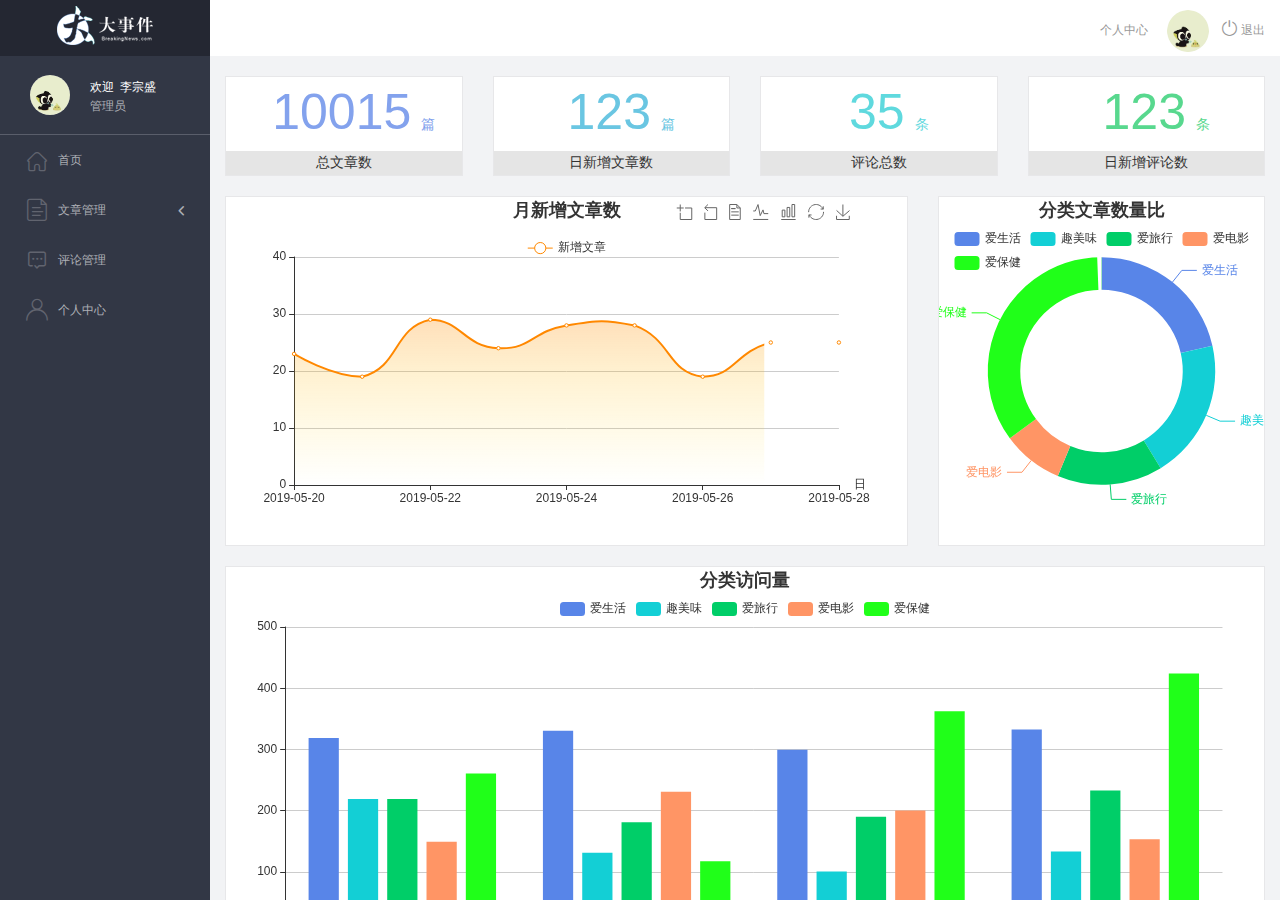
==== admin/index.html @ a183cc77 "完成了首页功能" ====
<!DOCTYPE html>
<html lang="en">

<head>
    <meta charset="UTF-8">
    <meta name="viewport" content="width=device-width, initial-scale=1.0">
    <meta http-equiv="X-UA-Compatible" content="ie=edge">
    <title>大事件-后台首页</title>
    <link rel="stylesheet" href="./libs/bootstrap/css/bootstrap.min.css">
    <link rel="stylesheet" href="css/reset.css">
    <link rel="stylesheet" href="css/iconfont.css">
    <link rel="stylesheet" href="css/main.css">
    <script src="./libs/jquery-1.12.4.min.js"></script>
    <!-- 导入bootstrap的js文件 -->
    <script src="./libs/bootstrap/js/bootstrap.min.js"></script>
</head>

<body>
    <div class="sider">
        <a href="#" class="logo"><img src="images/logo02.png" alt="logo"></a>
        <div class="user_info">
            <img src="images/2.jpg" alt="person">
            <span>欢迎&nbsp;&nbsp;李宗盛</span>
            <b>管理员</b>
        </div>
        <!-- 左侧导航栏 -->
        <div class="menu">
            <div class="level01 active"><a href="./main_count.html" target="main_frame"><i
                        class="iconfont icon-yidiandiantubiao04"></i><span>首页</span></a></div>
            <div class="level01"><a href="#"><i class="iconfont icon-icon-article"></i><span>文章管理</span><b
                        class="iconfont icon-arrowdownl"></b></a></div>
            <ul class="level02">
                <li><a href="article_list.html" target="main_frame"><i class="iconfont icon-previewright"></i><span>文章列表</span></a></li>
                <li><a href="article_edit.html" target="main_frame"><i class="iconfont icon-previewright"></i><span>发表文章</span></a></li>
                <li><a href="article_category.html" target="main_frame"><i class="iconfont icon-previewright"></i><span>文章类别管理</span></a>
                </li>
            </ul>

            <div class="level01"><a href="comment_list.html" target="main_frame"><i
                        class="iconfont icon-comment"></i><span>评论管理</span></a></div>
            <div class="level01" id="user"><a href="user.html" target="main_frame"><i
                        class="iconfont icon-user"></i><span>个人中心</span></a></div>
        </div>
        <!-- 顶部栏 -->
        <div class="header_bar">
            <div class="user_center_link">
                <a href="./user.html" target="main_frame">个人中心</a>
                <img src="images/2.jpg" alt="person">
                <a href="javascript:void(0)" class="logout"><i class="iconfont icon-tuichu"></i> 退出</a>
            </div>
        </div>
        <!-- 右侧主体内容 -->
        <div class="main" id="main_body">
            <iframe src="main_count.html" name="main_frame" frameborder="0"></iframe>
        </div>
    </div>
</body>
<script>
    $(function() {
        $(".level01:eq(1)").click(function() {
            $(this).next(".level02").slideToggle();
        })
    })
    $('.level01').addClass('active').siblings().removeClass('active');
</script>

</html>
---- admin/css/iconfont.css ----
@font-face {font-family: "iconfont";
  src: url('../fonts/iconfont.eot?t=1558003957214'); /* IE9 */
  src: url('../fonts/iconfont.eot?t=1558003957214#iefix') format('embedded-opentype'), /* IE6-IE8 */
  url('[data-uri]') format('woff2'),
  url('../fonts/iconfont.woff?t=1558003957214') format('woff'),
  url('../fonts/iconfont.ttf?t=1558003957214') format('truetype'), /* chrome, firefox, opera, Safari, Android, iOS 4.2+ */
  url('../fonts/iconfont.svg?t=1558003957214#iconfont') format('svg'); /* iOS 4.1- */
}

.iconfont {
  font-family: "iconfont" !important;
  font-size: 16px;
  font-style: normal;
  -webkit-font-smoothing: antialiased;
  -moz-osx-font-smoothing: grayscale;
}

.icon-yidiandiantubiao04:before {
  content: "\e607";
}

.icon-arrowdownl:before {
  content: "\e6a3";
}

.icon-key:before {
  content: "\e68b";
}

.icon-tuichu:before {
  content: "\e622";
}

.icon-previewright:before {
  content: "\e75c";
}

.icon-system:before {
  content: "\e6a6";
}

.icon-icondate:before {
  content: "\e609";
}

.icon-search:before {
  content: "\e656";
}

.icon-system1:before {
  content: "\e608";
}

.icon-user:before {
  content: "\e645";
}

.icon-comment:before {
  content: "\e60a";
}

.icon-icon-article:before {
  content: "\e601";
}
---- admin/css/main.css ----
body {
    font-family: 'MicroSoft YaHei';
    background-color: #f2f3f5;
}

.main_wrap {
    position: fixed;
    width: 100%;
    height: 100%;
    left: 0px;
    top: 0px;
    background: url('../images/login_bg.jpg');
    background-size: 100% 100%;
}

.header {
    width: 1200px;
    overflow: hidden;
    margin: 20px auto 0;
}

.heade .logo {
    float: left;
}

.header .copyright {
    float: right;
    font-size: 12px;
    color: #fff;
    text-align: right;
    line-height: 20px;
    margin-top: 10px;
}

.login_form_con {
    position: absolute;
    left: 50%;
    top: 50%;
    margin-left: -200px;
    margin-top: -155px;
    width: 400px;
    height: 310px;
    background-color: #edeff0;
}

.login_form {
    position: relative;
}

.login_form .icon-user {
    position: absolute;
    font-size: 16px;
    color: #999;
    left: 46px;
    top: 12px;
}

.login_form .icon-key {
    position: absolute;
    font-size: 18px;
    color: #999;
    left: 46px;
    top: 78px;
}

.login_title {
    height: 60px;
    background: url('../images/login_title.png') center center no-repeat #fff;
}

.input_txt,
.input_pass,
.input_sub {
    display: block;
    width: 334px;
    height: 37px;
    padding: 0px;
    text-indent: 40px;
    border: 1px solid #ddd;
    margin: 27px auto 0;
    outline: none;
}

.input_sub {
    margin-top: 40px;
    height: 42px;
    background-color: #19b9e7;
    text-indent: 0px;
    font-size: 18px;
    color: #fff;
    cursor: pointer;
}

.input_sub:hover {
    background-color: #08a0cc;
}

.sider {
    position: fixed;
    left: 0;
    top: 0;
    bottom: 0;
    width: 210px;
    background-color: #323745;
}

.sider .logo {
    display: block;
    height: 56px;
    background-color: #242732;
    overflow: hidden;
}

.sider .logo img {
    display: block;
    margin: 6px auto 0;
}

.user_info {
    height: 79px;
    border-bottom: 1px solid #5a5e6b;
}

.user_info img {
    float: left;
    width: 40px;
    height: 40px;
    border-radius: 20px;
    margin: 19px 0 0 30px;
}

.user_info span {
    float: left;
    width: 120px;
    font-size: 12px;
    color: #fff;
    margin: 23px 0 0 20px;
}

.user_info b {
    float: left;
    width: 120px;
    font-weight: normal;
    font-size: 12px;
    color: #adafb5;
    margin: 2px 0 0 20px;
}

.menu .level01 {
    height: 50px;
    line-height: 50px;
}

.menu .level01 a {
    display: block;
    height: 50px;
    font-size: 12px;
    color: #adafb5;
    overflow: hidden;
}

.menu .level01.active a {
    background-color: #1378f0;
    color: #fff;
}

.menu .level01.active i {
    color: #fff;
}

.menu .level01 a:hover {
    background-color: #1378f0;
    color: #fff;
}

.menu .level01 a:hover i {
    color: #fff;
}

.menu .level01 i {
    color: #61646f;
    font-size: 22px;
    float: left;
    margin-left: 26px;
}

.menu .level01 span {
    float: left;
    margin-left: 10px;
}

.menu .level01 b {
    float: right;
    margin-right: 20px;
    font-weight: normal;
    transform: rotate(90deg);
    transition: all 500ms ease;
}

.menu .level01 .rotate0 {
    transform: rotate(0deg);
}

.menu .level02 {
    background: #242732;
    display: none;
}

.menu .level02 li {
    height: 40px;
    line-height: 40px;
}

.menu .level02 li a {
    display: block;
    height: 40px;
    font-size: 12px;
    color: #adafb5;
    overflow: hidden;
}

.menu .level02 li a:hover {
    background-color: #1378f0;
    color: #fff;
}

.menu .level02 li i {
    font-size: 12px;
    float: left;
    margin-left: 60px;
}

.menu .level02 li span {
    font-size: 12px;
    float: left;
    margin-left: 5px;
}

.menu .level02 .active a {
    color: #ffae00;
}

.header_bar {
    position: fixed;
    left: 210px;
    right: 0;
    top: 0;
    height: 56px;
    background-color: #fff;
}

.main {
    position: fixed;
    left: 210px;
    top: 56px;
    right: 0;
    bottom: 0;
    background-color: #f2f3f5;
}

.search_form {
    width: 218px;
    height: 33px;
    border: 1px solid #ddd;
    background-color: #f2f3f5;
    border-radius: 16px;
    float: left;
    margin: 12px 0 0 27px;
}

.search_form input {
    padding: 0px;
    margin: 0px;
    border: 0px;
    float: left;
    background-color: #f2f3f5;
    font-size: 12px;
    width: 175px;
    height: 31px;
    margin-left: 12px;
    outline: none;
}

.search_form .icon-search {
    line-height: 33px;
    cursor: pointer;
    font-size: 18px;
    color: #abaebb;
}

.user_center_link {
    float: right;
}

.user_center_link a {
    line-height: 56px;
    font-size: 12px;
    color: #999;
    margin-right: 15px;
}

.user_center_link a:hover {
    color: #ffae00
}

.user_center_link img {
    width: 42px;
    height: 42px;
    border-radius: 32px;
    margin-right: 10px;
}

.spannel_list {
    margin-top: 20px;
}

.spannel {
    height: 100px;
    overflow: hidden;
    text-align: center;
    position: relative;
    background-color: #fff;
    border: 1px solid #e7e7e9;
    margin-bottom: 20px;
}

.spannel em {
    font-style: normal;
    font-size: 50px;
    line-height: 50px;
    display: inline-block;
    margin: 10px 0 0 20px;
    font-family: 'Arial';
    color: #83a2ed;
}

.spannel span {
    font-size: 14px;
    display: inline-block;
    color: #83a2ed;
    margin-left: 10px;
}

.spannel b {
    position: absolute;
    left: 0;
    bottom: 0;
    width: 100%;
    line-height: 24px;
    background: #e5e5e5;
    color: #333;
    font-size: 14px;
    font-weight: normal;
}

.scolor01 em,
.scolor01 span {
    color: #6ac6e2;
}

.scolor02 em,
.scolor02 span {
    color: #5fd9de;
}

.scolor03 em,
.scolor03 span {
    color: #58d88e;
}

.gragh_pannel {
    height: 350px;
    border: 1px solid #e7e7e9;
    background-color: #fff!important;
    margin-bottom: 20px;
}

.column_pannel {
    margin-bottom: 20px;
    height: 400px;
    border: 1px solid #e7e7e9;
    background-color: #fff!important;
}

.common_title {
    line-height: 42px;
    background-color: #fbfbfb;
    border: 1px solid #e7e7e9;
    margin-top: 20px;
    text-indent: 15px;
    font-size: 14px;
    color: #333;
}

.common_con {
    border: 1px solid #e7e7e9;
    border-top: 0px;
    background-color: #fff;
    padding-bottom: 20px;
    margin-bottom: 20px;
}

.opt_btns {
    margin-top: 20px;
}

.mp20 {
    margin-top: 20px;
}

.pagination {
    margin: 0;
}

.article_form {
    margin-top: 20px;
}

.form-group {
    margin-bottom: 25px;
}

.form-group label {
    font-weight: normal;
    color: #666;
}

.icon-icondate {
    line-height: 16px;
}

.user_pic {
    width: 100px;
    height: 100px;
    margin-bottom: 10px;
}

.article_cover {
    width: 200px;
    height: 200px;
    margin-bottom: 10px;
}

iframe {
    width: 100%;
    height: 100%;
}
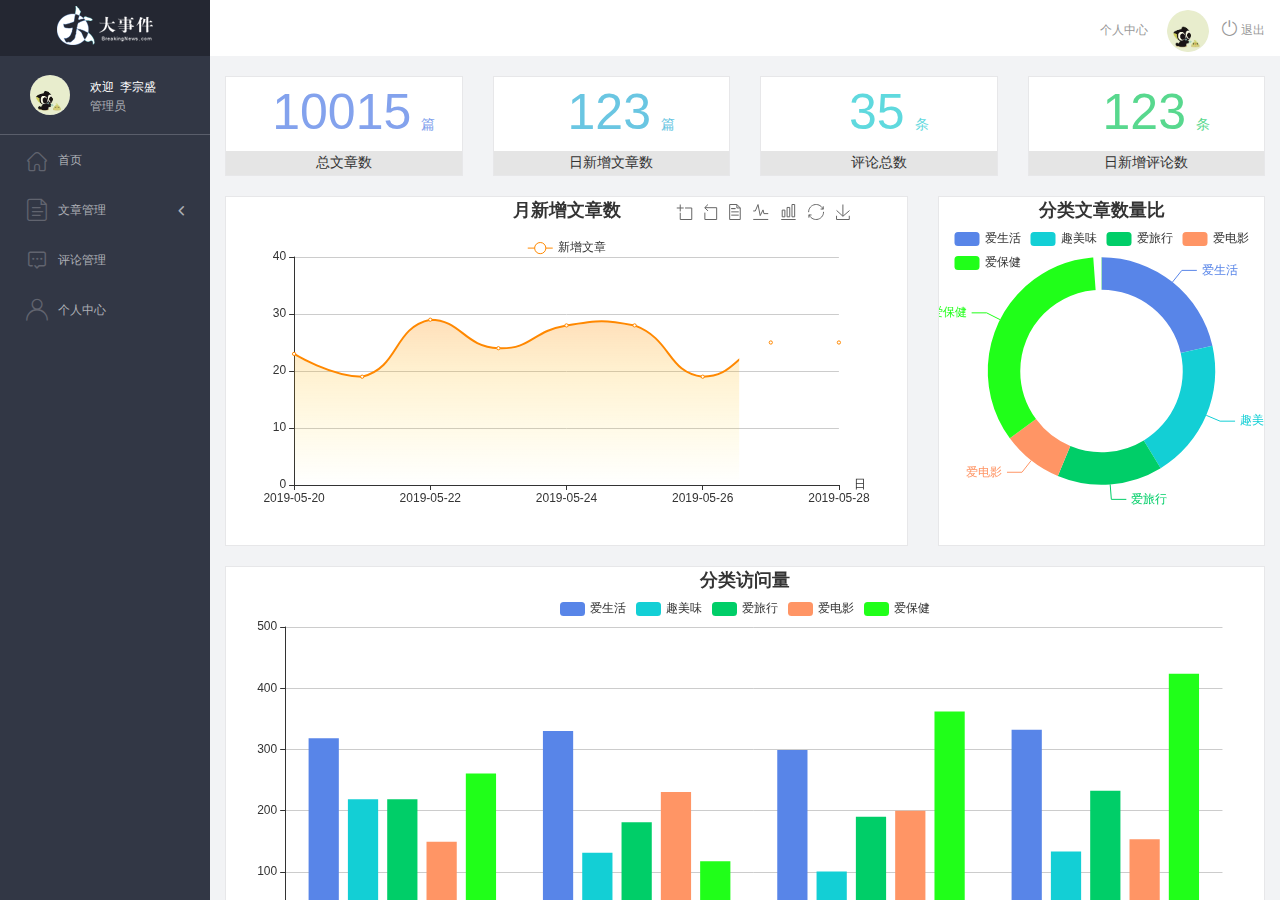
==== commit 48693e3f: "'完成了登录和验证用户名功能'" ====
--- a/admin/index.html
+++ b/admin/index.html
@@ -60,8 +60,31 @@
         $(".level01:eq(1)").click(function() {
             $(this).next(".level02").slideToggle();
         })
+        $('.level01').addClass('active').siblings().removeClass('active');
+        //----------------------获取用户信息-----------
+        $.ajax({
+            url: 'http://localhost:8080/api/v1/admin/user/info',
+            headers: {
+                Authorization: window.localStorage.getItem('token')
+            },
+            //---------请求成功之后的回调函数-----------
+            success: function(res) {
+                $('.user_info>img').attr('src', res.data.userPic);
+                $('.user_info>span').html('欢迎' + res.data.nickname);
+                $('.user_center_link>img').attr('src', res.data.userPic);
+
+            },
+            //-- -- -- -- --请求之后的回调函数-- -- -- -- -- -
+            error: function(res) {
+                console.log(res);
+                if (res.statusText == "Forbidden") {
+                    alert('滚犊子')
+                }
+            }
+
+
+        })
     })
-    $('.level01').addClass('active').siblings().removeClass('active');
 </script>
 
 </html>